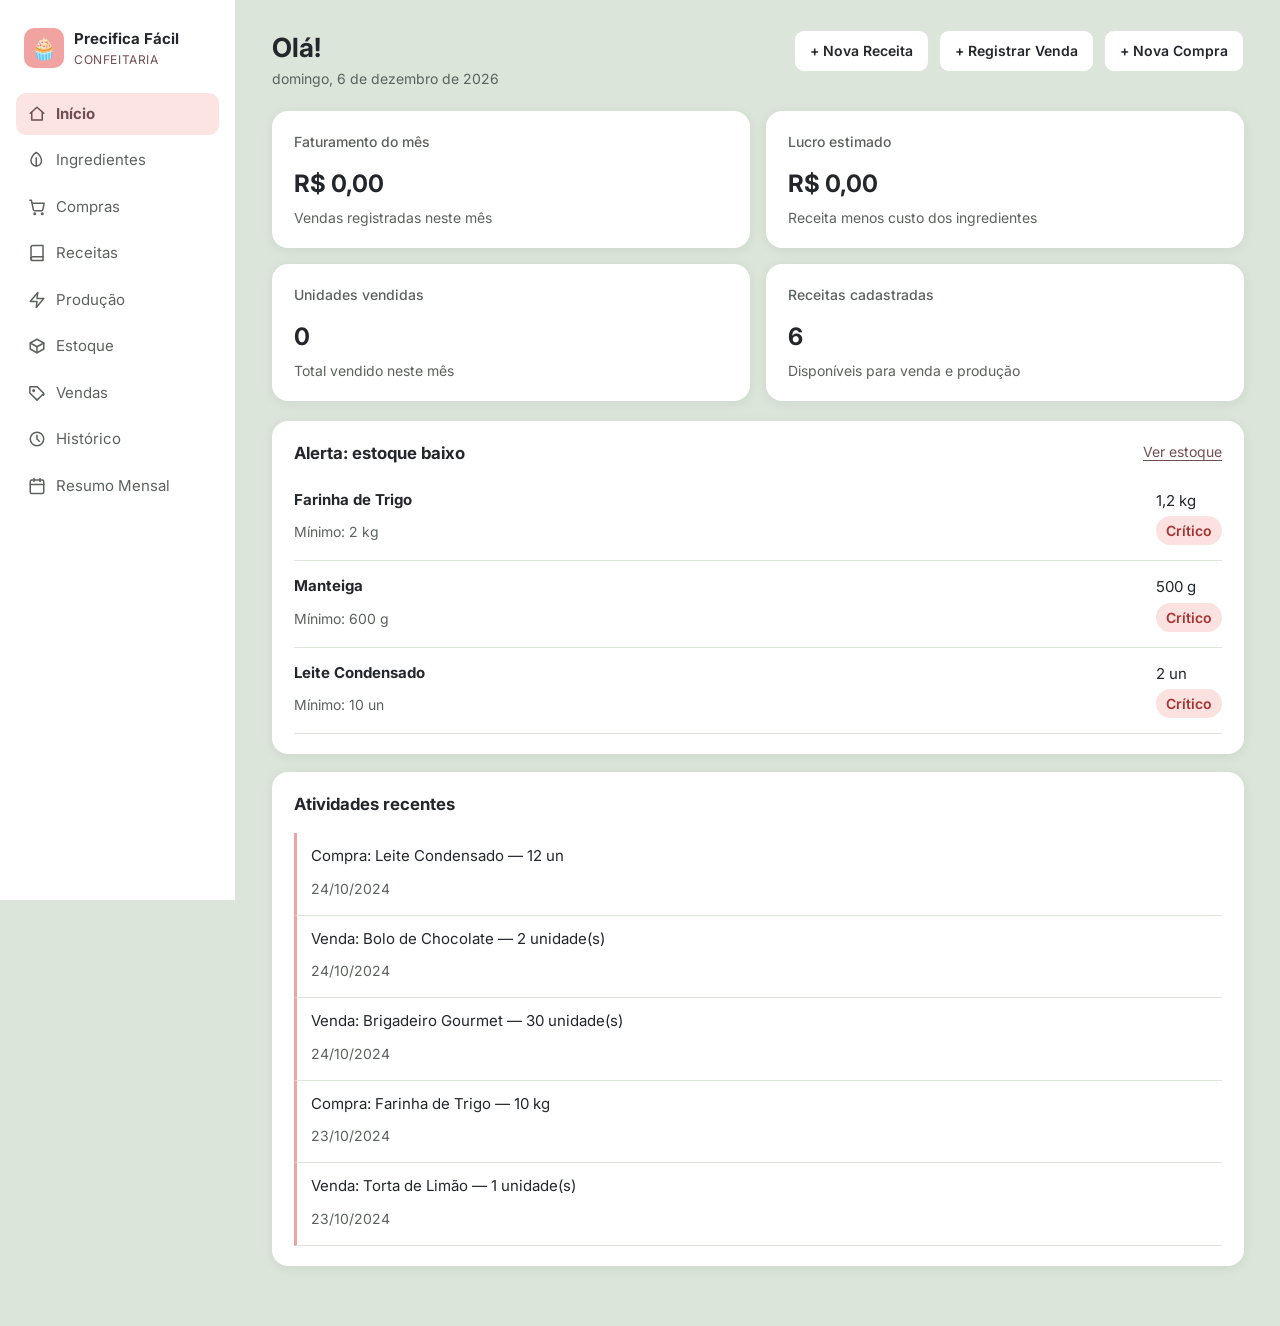
==== pages/index.html @ 62ad1d9d "Initial commit Co-authored-by: Copilot <223556219+Copilot@users.noreply.github.com>" ====
<!DOCTYPE html>
<html lang="pt-BR">
<head>
  <meta charset="UTF-8">
  <meta name="viewport" content="width=device-width, initial-scale=1.0">
  <title>Início | Precifica Fácil</title>
  <link rel="preconnect" href="https://fonts.googleapis.com">
  <link href="https://fonts.googleapis.com/css2?family=Inter:wght@400;500;600;700;800&amp;display=swap" rel="stylesheet">
  <link rel="stylesheet" href="../style.css">

  <!-- defer espera o HTML ficar pronto e mantém a ordem destes três arquivos. -->
  <script src="../js/dados.js" defer></script>
  <script src="../js/core/formatacao.js" defer></script>
  <script src="../js/core/consultas.js" defer></script>
  <script src="../js/core/calculos.js" defer></script>
  <script src="../js/core/interface.js" defer></script>
  <script src="../js/pages/inicio.js" defer></script>
</head>
<body>
  <a href="#conteudo" class="pular-menu">Ir para o conteúdo</a>
  <div class="aplicacao">
    <!-- Este menu é igual em todas as telas. aria-current marca a tela atual. -->
    <aside class="menu-lateral">
      <a class="marca" href="index.html">
        <span class="marca-icone" aria-hidden="true">🧁</span>
        <span><strong>Precifica Fácil</strong><small>CONFEITARIA</small></span>
      </a>
      <nav class="menu" aria-label="Menu principal">
        <a class="menu-link" href="index.html" aria-current="page">
          <svg aria-hidden="true" viewBox="0 0 24 24" fill="none" stroke-width="2" stroke-linecap="round" stroke-linejoin="round"><path d="M3 11l9-8 9 8"/><path d="M5 10v10h14V10"/></svg>
          <span>Início</span>
        </a>
        <a class="menu-link" href="ingredientes.html">
          <svg aria-hidden="true" viewBox="0 0 24 24" fill="none" stroke-width="2" stroke-linecap="round" stroke-linejoin="round"><path d="M11 20A7 7 0 0 1 4 13c0-4 3-9 7-11 4 2 7 7 7 11a7 7 0 0 1-7 7z"/><path d="M11 20V9"/></svg>
          <span>Ingredientes</span>
        </a>
        <a class="menu-link" href="compras.html">
          <svg aria-hidden="true" viewBox="0 0 24 24" fill="none" stroke-width="2" stroke-linecap="round" stroke-linejoin="round"><circle cx="9" cy="21" r="1"/><circle cx="19" cy="21" r="1"/><path d="M2.5 3h2l2.6 12.4a2 2 0 0 0 2 1.6h8.7a2 2 0 0 0 2-1.6L21.5 7H6"/></svg>
          <span>Compras</span>
        </a>
        <a class="menu-link" href="receitas.html">
          <svg aria-hidden="true" viewBox="0 0 24 24" fill="none" stroke-width="2" stroke-linecap="round" stroke-linejoin="round"><path d="M4 19.5A2.5 2.5 0 0 1 6.5 17H20"/><path d="M6.5 2H20v20H6.5A2.5 2.5 0 0 1 4 19.5v-15A2.5 2.5 0 0 1 6.5 2z"/></svg>
          <span>Receitas</span>
        </a>
        <a class="menu-link" href="producao.html">
          <svg aria-hidden="true" viewBox="0 0 24 24" fill="none" stroke-width="2" stroke-linecap="round" stroke-linejoin="round"><polygon points="13 2 3 14 12 14 11 22 21 10 12 10 13 2"/></svg>
          <span>Produção</span>
        </a>
        <a class="menu-link" href="estoque.html">
          <svg aria-hidden="true" viewBox="0 0 24 24" fill="none" stroke-width="2" stroke-linecap="round" stroke-linejoin="round"><path d="M21 8l-9-5-9 5 9 5 9-5z"/><path d="M3 8v8l9 5 9-5V8"/><path d="M12 13v8"/></svg>
          <span>Estoque</span>
        </a>
        <a class="menu-link" href="vendas.html">
          <svg aria-hidden="true" viewBox="0 0 24 24" fill="none" stroke-width="2" stroke-linecap="round" stroke-linejoin="round"><path d="M20.6 12.9L12 21.5 2.5 12 2.5 3.5 12 3.5l8.6 8.6a2 2 0 0 1 0 2.8z"/><circle cx="7.5" cy="8.5" r="1"/></svg>
          <span>Vendas</span>
        </a>
        <a class="menu-link" href="historico.html">
          <svg aria-hidden="true" viewBox="0 0 24 24" fill="none" stroke-width="2" stroke-linecap="round" stroke-linejoin="round"><circle cx="12" cy="12" r="9"/><path d="M12 7v5l3 3"/></svg>
          <span>Histórico</span>
        </a>
        <a class="menu-link" href="resumo.html">
          <svg aria-hidden="true" viewBox="0 0 24 24" fill="none" stroke-width="2" stroke-linecap="round" stroke-linejoin="round"><rect x="3" y="4" width="18" height="18" rx="2"/><path d="M16 2v4M8 2v4M3 10h18"/></svg>
          <span>Resumo Mensal</span>
        </a>
      </nav>
    </aside>

    <!-- Aqui começa o conteúdo exclusivo desta tela. -->
    <main id="conteudo" class="conteudo">
      <header class="cabecalho-pagina">
        <div>
          <h1>Olá!</h1>
          <p class="texto-secundario"><span id="data-atual"></span></p>
        </div>
        <div class="acoes"><a class="botao botao-contorno" href="nova-receita.html">+ Nova Receita</a><a class="botao botao-contorno" href="vendas.html">+ Registrar Venda</a><a class="botao botao-contorno" href="compras.html">+ Nova Compra</a></div>
      </header>
      <div class="grade-indicadores">
        <article class="indicador">
          <h2>Faturamento do mês</h2>
          <p class="indicador-valor" id="inicio-faturamento">—</p>
          <p class="texto-secundario">Vendas registradas neste mês</p>
        </article>
        <article class="indicador">
          <h2>Lucro estimado</h2>
          <p class="indicador-valor" id="inicio-lucro">—</p>
          <p class="texto-secundario">Receita menos custo dos ingredientes</p>
        </article>
        <article class="indicador">
          <h2>Unidades vendidas</h2>
          <p class="indicador-valor" id="inicio-quantidade">—</p>
          <p class="texto-secundario">Total vendido neste mês</p>
        </article>
        <article class="indicador">
          <h2>Receitas cadastradas</h2>
          <p class="indicador-valor" id="inicio-receitas">—</p>
          <p class="texto-secundario">Disponíveis para venda e produção</p>
        </article>
      </div>
      <div class="grade-duas-colunas">
        <section class="cartao">
          <div class="cabecalho-cartao"><h2>Alerta: estoque baixo</h2><a href="estoque.html">Ver estoque</a></div>
          <div id="inicio-alertas"></div>
        </section>
        <section class="cartao">
          <h2>Atividades recentes</h2>
          <div id="inicio-atividades"></div>
        </section>
      </div>
    </main>
  </div>


  <noscript><p>Ative o JavaScript para usar os cadastros e os cálculos.</p></noscript>
  <!-- Avisos de erro permanecem visíveis; mensagens de sucesso somem sozinhas. -->
  <p id="mensagem" class="mensagem" role="status" aria-live="polite" hidden></p>
</body>
</html>
---- style.css ----
/*
 * Ponto de entrada dos estilos compartilhados.
 * Os arquivos importados mantêm a ordem original das regras.
 */
@import url("assets/css/base.css");
@import url("assets/css/layout.css");
@import url("assets/css/components.css");
@import url("assets/css/pages.css");
@import url("assets/css/responsive.css");
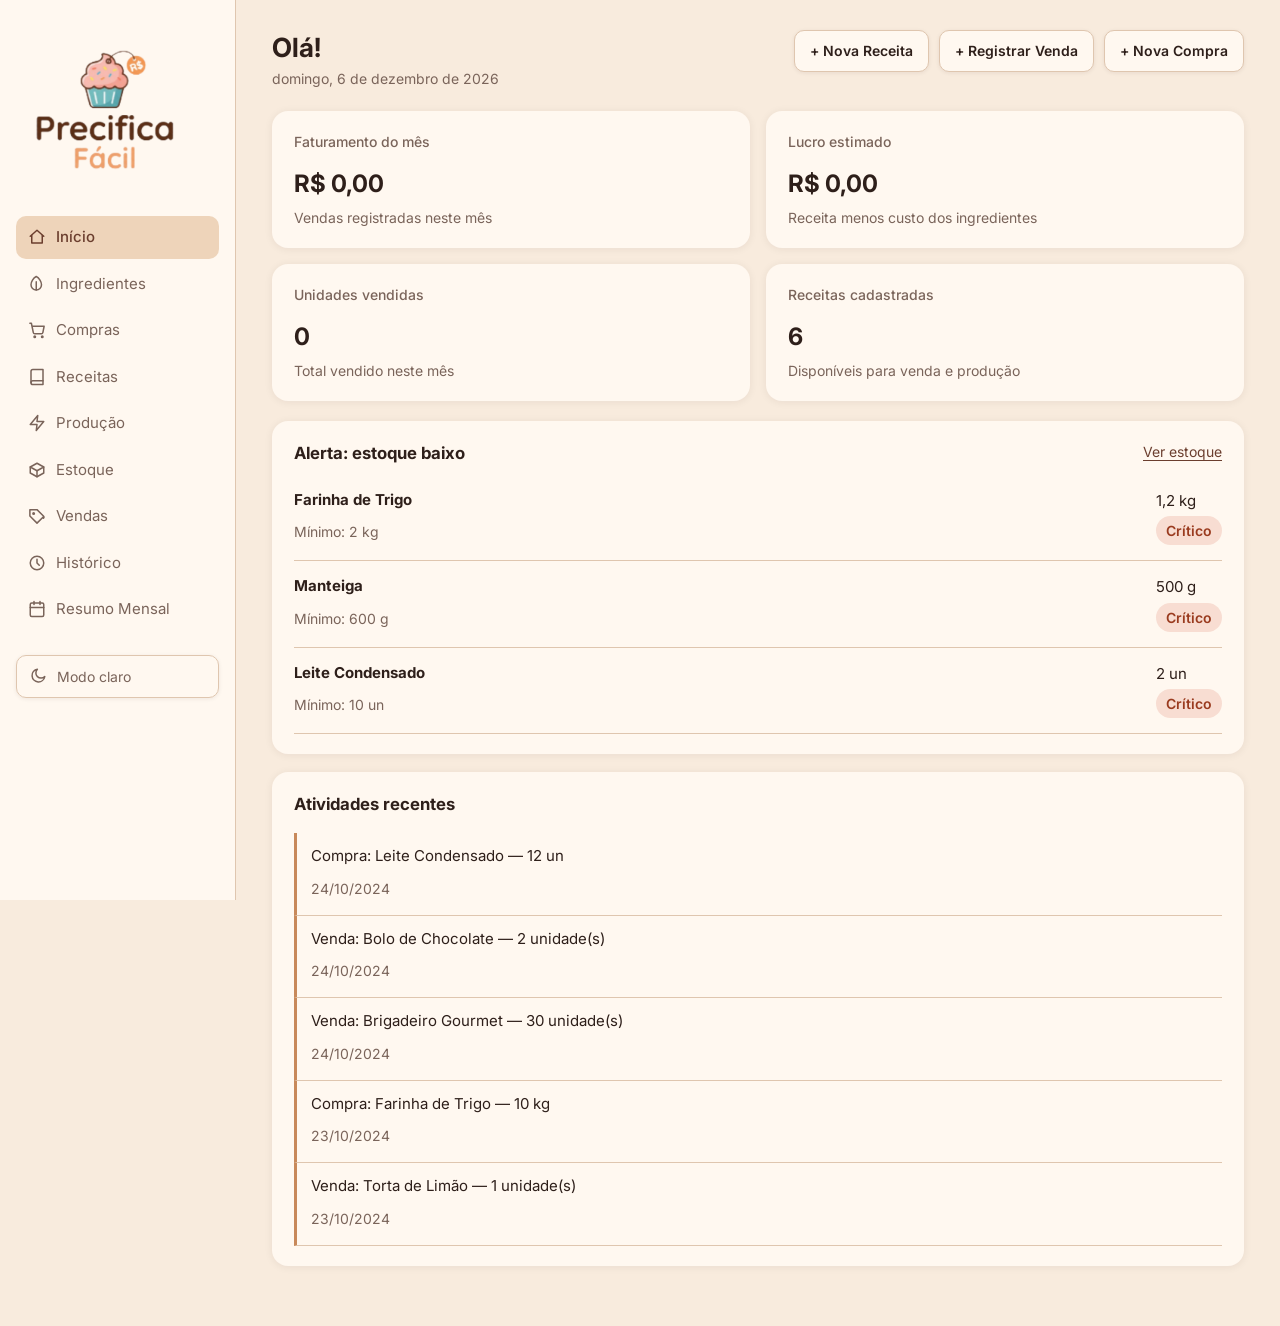
==== commit 33051314: "feat: add dark/light theme toggle with saved preference" ====
--- a/pages/index.html
+++ b/pages/index.html
@@ -6,6 +6,7 @@
   <title>Início | Precifica Fácil</title>
   <link rel="preconnect" href="https://fonts.googleapis.com">
   <link href="https://fonts.googleapis.com/css2?family=Inter:wght@400;500;600;700;800&amp;display=swap" rel="stylesheet">
+  <script src="../js/core/tema.js"></script>
   <link rel="stylesheet" href="../style.css">
 
   <!-- defer espera o HTML ficar pronto e mantém a ordem destes três arquivos. -->
@@ -22,8 +23,7 @@
     <!-- Este menu é igual em todas as telas. aria-current marca a tela atual. -->
     <aside class="menu-lateral">
       <a class="marca" href="index.html">
-        <span class="marca-icone" aria-hidden="true">🧁</span>
-        <span><strong>Precifica Fácil</strong><small>CONFEITARIA</small></span>
+        <img class="marca-logo" src="../assets/logo-precifica-facil.png" alt="Precifica Fácil">
       </a>
       <nav class="menu" aria-label="Menu principal">
         <a class="menu-link" href="index.html" aria-current="page">
@@ -63,6 +63,10 @@
           <span>Resumo Mensal</span>
         </a>
       </nav>
+      <button class="alternador-tema" type="button" data-alternar-tema aria-pressed="false" aria-label="Modo claro ativado">
+        <svg aria-hidden="true" viewBox="0 0 24 24" fill="none" stroke-width="2" stroke-linecap="round" stroke-linejoin="round"><path d="M21 12.8A8.5 8.5 0 1 1 11.2 3 6.5 6.5 0 0 0 21 12.8z"/></svg>
+        <span data-tema-label>Modo claro</span>
+      </button>
     </aside>
 
     <!-- Aqui começa o conteúdo exclusivo desta tela. -->
